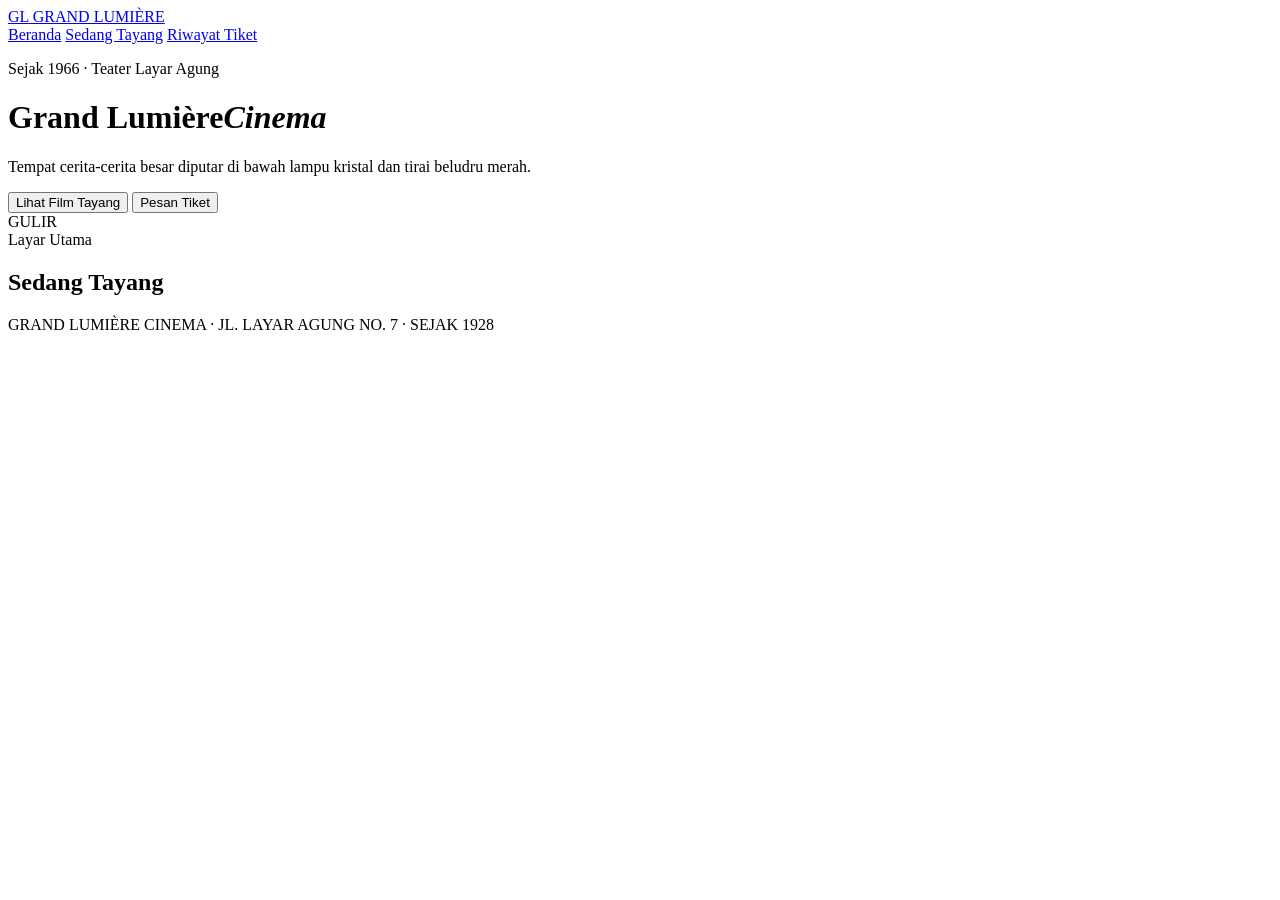
==== index.html @ 47fef688 "Menambahka Index HTML" ====
<!DOCTYPE html>
<html lang="id">
<head>
<meta charset="UTF-8">
<meta name="viewport" content="width=device-width, initial-scale=1.0">
<title>Grand Lumière Cinema</title>
<link rel="stylesheet" href="style.css">
</head>
<body>

<div class="grain"></div>
<div class="vignette"></div>

<div class="curtain-wrap" id="curtainWrap">
  <div class="curtain left"><div class="curtain-tassel"></div></div>
  <div class="curtain right"><div class="curtain-tassel"></div></div>
</div>

<header>
  <a class="brand" href="index.html">
    <span class="brand-mark">GL</span> GRAND LUMIÈRE
  </a>
  <nav>
    <a href="index.html" class="active">Beranda</a>
    <a href="#" onclick="scrollToShowing(); return false;">Sedang Tayang</a>
    <a href="history.html" class="nav-history-link">Riwayat Tiket <span class="history-badge" id="historyBadge"></span></a>
  </nav>
</header>

<main class="page-enter">

  <div class="hero">
    <div class="hero-glow"></div>
    <p class="hero-eyebrow">Sejak 1966 &middot; Teater Layar Agung</p>
    <h1>Grand Lumière<em>Cinema</em></h1>
    <p>Tempat cerita-cerita besar diputar di bawah lampu kristal dan tirai beludru merah.</p>
    <div class="hero-cta">
      <button class="btn-gold" onclick="scrollToShowing()" type="button">Lihat Film Tayang</button>
      <button class="btn-outline" onclick="scrollToShowing()" type="button">Pesan Tiket</button>
    </div>
    <div class="scroll-cue"><div class="line"></div>GULIR</div>
  </div>

  <div class="section" id="now-showing-section">
    <div class="section-head">
      <div class="section-eyebrow">Layar Utama</div>
      <h2>Sedang Tayang</h2>
      <div class="rule"></div>
    </div>
    <div class="film-grid" id="filmGrid"></div>
  </div>

</main>

<footer>GRAND LUMIÈRE CINEMA &middot; JL. LAYAR AGUNG NO. 7 &middot; SEJAK 1928</footer>

<script src="script.js"></script>
</body>
</html>
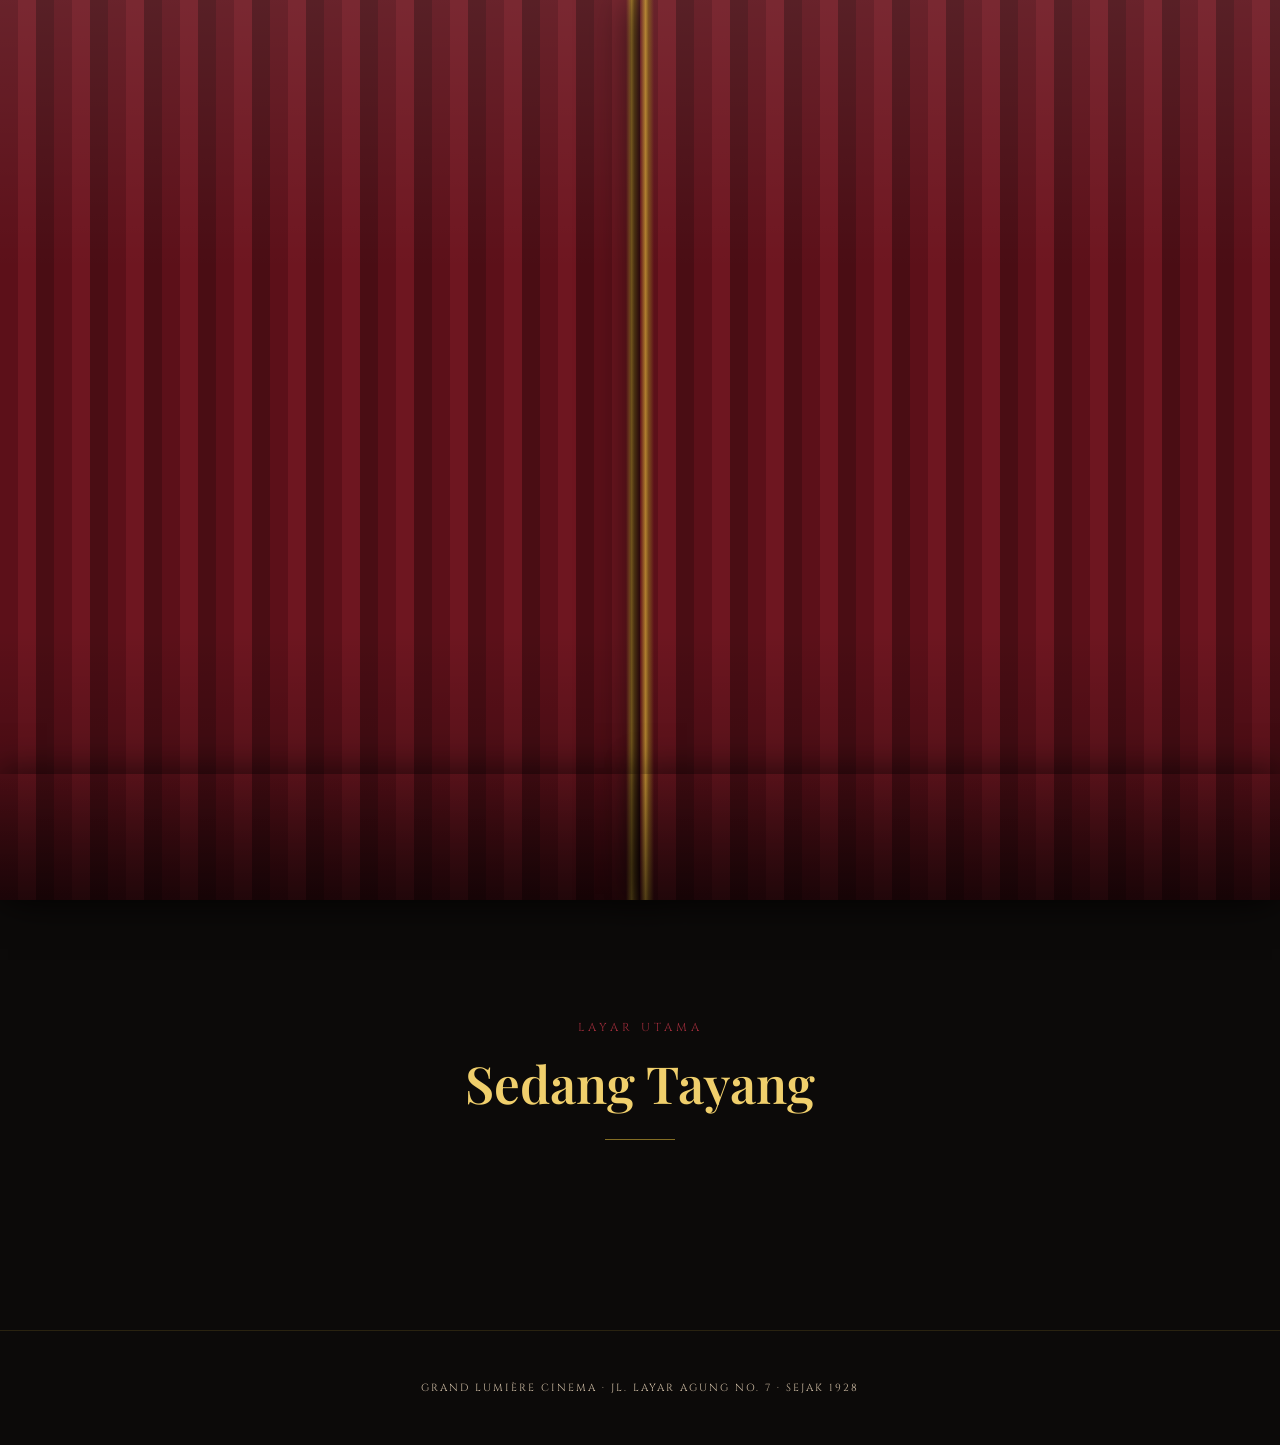
==== commit 575c4c19: "menambahkan js history html" ====
--- a/index.html
+++ b/index.html
@@ -1,59 +1,69 @@
 <!DOCTYPE html>
 <html lang="id">
+
 <head>
-<meta charset="UTF-8">
-<meta name="viewport" content="width=device-width, initial-scale=1.0">
-<title>Grand Lumière Cinema</title>
-<link rel="stylesheet" href="style.css">
+  <meta charset="UTF-8">
+  <meta name="viewport" content="width=device-width, initial-scale=1.0">
+  <title>Grand Lumière Cinema</title>
+  <link rel="stylesheet" href="css/style.css">
 </head>
+
 <body>
 
-<div class="grain"></div>
-<div class="vignette"></div>
+  <div class="grain"></div>
+  <div class="vignette"></div>
 
-<div class="curtain-wrap" id="curtainWrap">
-  <div class="curtain left"><div class="curtain-tassel"></div></div>
-  <div class="curtain right"><div class="curtain-tassel"></div></div>
-</div>
-
-<header>
-  <a class="brand" href="index.html">
-    <span class="brand-mark">GL</span> GRAND LUMIÈRE
-  </a>
-  <nav>
-    <a href="index.html" class="active">Beranda</a>
-    <a href="#" onclick="scrollToShowing(); return false;">Sedang Tayang</a>
-    <a href="history.html" class="nav-history-link">Riwayat Tiket <span class="history-badge" id="historyBadge"></span></a>
-  </nav>
-</header>
-
-<main class="page-enter">
-
-  <div class="hero">
-    <div class="hero-glow"></div>
-    <p class="hero-eyebrow">Sejak 1966 &middot; Teater Layar Agung</p>
-    <h1>Grand Lumière<em>Cinema</em></h1>
-    <p>Tempat cerita-cerita besar diputar di bawah lampu kristal dan tirai beludru merah.</p>
-    <div class="hero-cta">
-      <button class="btn-gold" onclick="scrollToShowing()" type="button">Lihat Film Tayang</button>
-      <button class="btn-outline" onclick="scrollToShowing()" type="button">Pesan Tiket</button>
+  <div class="curtain-wrap" id="curtainWrap">
+    <div class="curtain left">
+      <div class="curtain-tassel"></div>
     </div>
-    <div class="scroll-cue"><div class="line"></div>GULIR</div>
+    <div class="curtain right">
+      <div class="curtain-tassel"></div>
+    </div>
   </div>
 
-  <div class="section" id="now-showing-section">
-    <div class="section-head">
-      <div class="section-eyebrow">Layar Utama</div>
-      <h2>Sedang Tayang</h2>
-      <div class="rule"></div>
+  <header>
+    <a class="brand" href="index.html">
+      <span class="brand-mark">GL</span> GRAND LUMIÈRE
+    </a>
+    <nav>
+      <a href="index.html" class="active">Beranda</a>
+      <a href="#" onclick="scrollToShowing(); return false;">Sedang Tayang</a>
+      <a href="history.html" class="nav-history-link">Riwayat Tiket <span class="history-badge"
+          id="historyBadge"></span></a>
+    </nav>
+  </header>
+
+  <main class="page-enter">
+
+    <div class="hero">
+      <div class="hero-glow"></div>
+      <p class="hero-eyebrow">Sejak 1966 &middot; Teater Layar Agung</p>
+      <h1>Grand Lumière<em>Cinema</em></h1>
+      <p>Tempat cerita-cerita besar diputar di bawah lampu kristal dan tirai beludru merah.</p>
+      <div class="hero-cta">
+        <button class="btn-gold" onclick="scrollToShowing()" type="button">Lihat Film Tayang</button>
+        <button class="btn-outline" onclick="scrollToShowing()" type="button">Pesan Tiket</button>
+      </div>
+      <div class="scroll-cue">
+        <div class="line"></div>GULIR
+      </div>
     </div>
-    <div class="film-grid" id="filmGrid"></div>
-  </div>
 
-</main>
+    <div class="section" id="now-showing-section">
+      <div class="section-head">
+        <div class="section-eyebrow">Layar Utama</div>
+        <h2>Sedang Tayang</h2>
+        <div class="rule"></div>
+      </div>
+      <div class="film-grid" id="filmGrid"></div>
+    </div>
 
-<footer>GRAND LUMIÈRE CINEMA &middot; JL. LAYAR AGUNG NO. 7 &middot; SEJAK 1928</footer>
+  </main>
 
-<script src="script.js"></script>
+  <footer>GRAND LUMIÈRE CINEMA &middot; JL. LAYAR AGUNG NO. 7 &middot; SEJAK 1928</footer>
+
+  <script src="script.js"></script>
 </body>
-</html>
+
+</html>
--- a/css/style.css
+++ b/css/style.css
@@ -0,0 +1,702 @@
+@import url('https://fonts.googleapis.com/css2?family=Playfair+Display:ital,wght@0,500;0,600;0,700;0,900;1,500&family=Cormorant+Garamond:ital,wght@0,400;0,500;0,600;1,400&family=Cinzel:wght@500;600;700&display=swap');
+
+:root{
+  --black-velvet:#0c0a09;
+  --mahogany:#1a0f0a;
+  --mahogany-light:#2a160f;
+  --gold:#d4af37;
+  --gold-bright:#f0cf6c;
+  --wine:#7a1f2b;
+  --wine-light:#9c2c3a;
+  --cream:#f5e6d3;
+  --cream-dim:#cdbba3;
+  --shadow-deep: 0 20px 60px rgba(0,0,0,.6);
+}
+
+*{margin:0;padding:0;box-sizing:border-box;}
+html{scroll-behavior:smooth;}
+
+body{
+  background:var(--black-velvet);
+  color:var(--cream);
+  font-family:'Cormorant Garamond', serif;
+  overflow-x:hidden;
+  min-height:100vh;
+}
+
+@media (prefers-reduced-motion: reduce){
+  *{animation-duration:0.01ms !important; animation-iteration-count:1 !important; transition-duration:0.01ms !important;}
+}
+
+/* ============ FILM GRAIN + VIGNETTE AMBIENCE ============ */
+.grain{
+  position:fixed; inset:0; pointer-events:none; z-index:5; opacity:.05; mix-blend-mode:overlay;
+  background-image:url("data:image/svg+xml,%3Csvg xmlns='http://www.w3.org/2000/svg' width='120' height='120'%3E%3Cfilter id='n'%3E%3CfeTurbulence type='fractalNoise' baseFrequency='0.9' numOctaves='2' stitchTiles='stitch'/%3E%3C/filter%3E%3Crect width='100%25' height='100%25' filter='url(%23n)'/%3E%3C/svg%3E");
+}
+.vignette{
+  position:fixed; inset:0; pointer-events:none; z-index:4;
+  background:radial-gradient(ellipse at center, transparent 40%, rgba(0,0,0,.55) 100%);
+}
+
+/* ============ CURTAIN INTRO ============ */
+.curtain-wrap{
+  position:fixed; inset:0; z-index:1000; display:flex; pointer-events:none;
+}
+.curtain{
+  width:50%; height:100%; background:
+    repeating-linear-gradient(90deg, #5c1019 0 18px, #6e1620 18px 36px, #4a0d14 36px 54px);
+  box-shadow: inset 0 0 120px rgba(0,0,0,.6);
+  position:relative;
+  transition:transform 1.6s cubic-bezier(.76,0,.24,1);
+}
+.curtain::before{
+  content:'';
+  position:absolute; inset:0;
+  background:linear-gradient(180deg, rgba(255,255,255,.08), transparent 30%, transparent 70%, rgba(0,0,0,.4));
+}
+.curtain::after{
+  content:'';
+  position:absolute; bottom:0; left:0; right:0; height:14%;
+  background:linear-gradient(180deg, transparent, rgba(0,0,0,.5));
+  box-shadow: 0 -6px 30px rgba(0,0,0,.5);
+}
+.curtain.left{ transform-origin:left; box-shadow: 8px 0 40px rgba(0,0,0,.7);}
+.curtain.right{ transform-origin:right; box-shadow: -8px 0 40px rgba(0,0,0,.7);}
+.curtain-wrap.open .curtain.left{ transform:translateX(-102%); }
+.curtain-wrap.open .curtain.right{ transform:translateX(102%); }
+.curtain-wrap.hidden{ display:none; }
+
+.curtain-tassel{
+  position:absolute; top:0; bottom:0; width:14px; background:linear-gradient(90deg, transparent, var(--gold) 40%, #8a6a1f 60%, transparent);
+  opacity:.7;
+}
+.curtain.left .curtain-tassel{ right:0; }
+.curtain.right .curtain-tassel{ left:0; }
+
+/* ============ HEADER / NAV ============ */
+header{
+  position:fixed; top:0; left:0; right:0; z-index:200;
+  display:flex; align-items:center; justify-content:space-between;
+  padding:22px 5vw;
+  background:linear-gradient(180deg, rgba(12,10,9,.92), rgba(12,10,9,0));
+  backdrop-filter:blur(2px);
+}
+.brand{
+  font-family:'Cinzel', serif;
+  font-size:1.3rem;
+  letter-spacing:3px;
+  color:var(--gold-bright);
+  text-decoration:none;
+  display:flex; align-items:center; gap:10px;
+}
+.brand-mark{
+  width:30px;height:30px;
+  border:1.5px solid var(--gold);
+  border-radius:50%;
+  display:flex;align-items:center;justify-content:center;
+  font-size:.85rem;
+  color:var(--gold);
+}
+nav{display:flex; gap:36px;}
+nav a{
+  color:var(--cream-dim);
+  text-decoration:none;
+  font-family:'Cinzel', serif;
+  font-size:.72rem;
+  letter-spacing:2.5px;
+  text-transform:uppercase;
+  position:relative;
+  cursor:pointer;
+  transition:color .3s;
+}
+nav a::after{
+  content:''; position:absolute; left:0; bottom:-8px; width:0; height:1px; background:var(--gold);
+  transition:width .35s ease;
+}
+nav a:hover{ color:var(--gold-bright); }
+nav a:hover::after{ width:100%; }
+nav a.active{ color:var(--gold-bright); }
+nav a.active::after{ width:100%; }
+
+/* ============ PAGE ENTRY ANIMATION ============ */
+.page-enter{ animation:fadeUp .7s ease both; }
+@keyframes fadeUp{
+  from{ opacity:0; transform:translateY(18px); }
+  to{ opacity:1; transform:translateY(0); }
+}
+
+/* ============ HERO (index.html) ============ */
+.hero{
+  position:relative;
+  min-height:100vh;
+  display:flex; flex-direction:column; align-items:center; justify-content:center;
+  text-align:center;
+  padding:0 6vw;
+  background:
+    radial-gradient(ellipse 80% 60% at 50% 30%, rgba(122,31,43,.35), transparent 70%),
+    linear-gradient(180deg, var(--black-velvet) 0%, var(--mahogany) 60%, var(--black-velvet) 100%);
+  overflow:hidden;
+}
+.hero-glow{
+  position:absolute; top:-10%; left:50%; transform:translateX(-50%);
+  width:900px; height:900px;
+  background:radial-gradient(circle, rgba(212,175,55,.12), transparent 60%);
+  pointer-events:none;
+  animation:pulseGlow 8s ease-in-out infinite;
+}
+@keyframes pulseGlow{
+  0%,100%{ opacity:.6; transform:translateX(-50%) scale(1); }
+  50%{ opacity:1; transform:translateX(-50%) scale(1.08); }
+}
+.hero-eyebrow{
+  font-family:'Cinzel', serif;
+  letter-spacing:5px;
+  font-size:.78rem;
+  color:var(--gold);
+  text-transform:uppercase;
+  margin-bottom:22px;
+  opacity:0;
+  animation:reveal .9s ease forwards;
+  animation-delay:.2s;
+}
+.hero-eyebrow::before, .hero-eyebrow::after{
+  content:'✦'; margin:0 14px; color:var(--wine-light);
+}
+.hero h1{
+  font-family:'Playfair Display', serif;
+  font-weight:700;
+  font-size:clamp(3rem, 9vw, 7.5rem);
+  line-height:.95;
+  color:var(--cream);
+  text-shadow:0 0 40px rgba(212,175,55,.25);
+  opacity:0;
+  animation:reveal 1s ease forwards;
+  animation-delay:.45s;
+}
+.hero h1 em{
+  font-style:italic;
+  color:var(--gold-bright);
+  display:block;
+  font-size:.7em;
+  margin-top:4px;
+}
+.hero p{
+  max-width:560px;
+  margin:28px auto 0;
+  font-size:1.3rem;
+  color:var(--cream-dim);
+  font-style:italic;
+  opacity:0;
+  animation:reveal 1s ease forwards;
+  animation-delay:.7s;
+}
+@keyframes reveal{
+  from{ opacity:0; transform:translateY(14px); }
+  to{ opacity:1; transform:translateY(0); }
+}
+.hero-cta{
+  margin-top:42px;
+  opacity:0;
+  animation:reveal 1s ease forwards;
+  animation-delay:.95s;
+}
+.btn-gold{
+  font-family:'Cinzel', serif;
+  letter-spacing:2.5px;
+  font-size:.78rem;
+  text-transform:uppercase;
+  background:linear-gradient(135deg, var(--gold-bright), var(--gold) 60%, #9c7a1f);
+  color:#1a0f0a;
+  border:none;
+  padding:16px 42px;
+  cursor:pointer;
+  position:relative;
+  box-shadow:0 12px 30px rgba(212,175,55,.25);
+  transition:transform .35s ease, box-shadow .35s ease;
+  text-decoration:none;
+  display:inline-block;
+}
+.btn-gold:hover{ transform:translateY(-3px); box-shadow:0 18px 36px rgba(212,175,55,.4); }
+.btn-outline{
+  font-family:'Cinzel', serif;
+  letter-spacing:2.5px;
+  font-size:.78rem;
+  text-transform:uppercase;
+  background:transparent;
+  color:var(--cream);
+  border:1px solid rgba(245,230,211,.4);
+  padding:16px 38px;
+  cursor:pointer;
+  transition:all .35s ease;
+  margin-left:14px;
+  text-decoration:none;
+  display:inline-block;
+}
+.btn-outline:hover{ border-color:var(--gold); color:var(--gold-bright); }
+
+.scroll-cue{
+  position:absolute; bottom:36px; left:50%; transform:translateX(-50%);
+  font-family:'Cinzel'; font-size:.65rem; letter-spacing:3px; color:var(--cream-dim);
+  display:flex; flex-direction:column; align-items:center; gap:10px;
+  opacity:.7;
+}
+.scroll-cue .line{ width:1px; height:34px; background:linear-gradient(180deg, var(--gold), transparent); animation:scrollMove 2s ease-in-out infinite; }
+@keyframes scrollMove{ 0%{opacity:0; transform:scaleY(.4);} 50%{opacity:1; transform:scaleY(1);} 100%{opacity:0; transform:scaleY(.4) translateY(10px);} }
+
+/* ============ NOW SHOWING ============ */
+.section{
+  padding:120px 6vw;
+  position:relative;
+}
+.section-head{
+  text-align:center;
+  margin-bottom:70px;
+}
+.section-eyebrow{
+  font-family:'Cinzel'; letter-spacing:4px; font-size:.72rem; color:var(--wine-light);
+  text-transform:uppercase; margin-bottom:14px;
+}
+.section-head h2{
+  font-family:'Playfair Display'; font-weight:600; font-size:clamp(2.2rem,4vw,3.4rem);
+  color:var(--gold-bright);
+}
+.section-head .rule{
+  width:70px; height:1px; background:var(--gold); margin:22px auto 0; opacity:.6;
+}
+
+.film-grid{
+  display:grid;
+  grid-template-columns:repeat(auto-fill, minmax(260px,1fr));
+  gap:42px;
+  max-width:1280px;
+  margin:0 auto;
+}
+.film-card{
+  position:relative;
+  cursor:pointer;
+  perspective:1000px;
+  text-decoration:none;
+  color:inherit;
+  display:block;
+}
+.poster-frame{
+  position:relative;
+  aspect-ratio:2/3;
+  border:1px solid rgba(212,175,55,.25);
+  border-radius:2px;
+  overflow:hidden;
+  background:linear-gradient(160deg, var(--mahogany-light), var(--black-velvet));
+  transition:transform .55s cubic-bezier(.2,.8,.2,1), box-shadow .55s ease, border-color .4s;
+}
+.film-card:hover .poster-frame{
+  transform:translateY(-12px) scale(1.02);
+  box-shadow:var(--shadow-deep), 0 0 0 1px var(--gold);
+  border-color:var(--gold);
+}
+
+/* ---- Poster artwork: tiap film punya palet & motif Art Deco sendiri ---- */
+.poster-art{
+  position:absolute; inset:0;
+  overflow:hidden;
+}
+.poster-art .art-bg{
+  position:absolute; inset:0;
+}
+.poster-art .art-motif{
+  position:absolute; inset:0;
+  opacity:.9;
+}
+.poster-art .art-vignette{
+  position:absolute; inset:0;
+  background:linear-gradient(180deg, rgba(0,0,0,.15) 0%, transparent 35%, transparent 60%, rgba(0,0,0,.75) 100%);
+}
+.poster-art .art-title{
+  position:absolute; left:0; right:0; bottom:22px;
+  text-align:center; padding:0 16px;
+  font-family:'Playfair Display'; font-weight:700; font-style:italic;
+  font-size:1.3rem; line-height:1.15;
+  color:var(--cream);
+  text-shadow:0 2px 14px rgba(0,0,0,.7);
+  letter-spacing:.5px;
+}
+.poster-art .art-title .sub{
+  display:block; margin-top:6px;
+  font-family:'Cinzel'; font-style:normal; font-size:.5rem; letter-spacing:3px;
+  color:var(--gold-bright); text-transform:uppercase; opacity:.9;
+}
+
+/* Velvet Noir — biru malam & merah anggur, motif lampu kota & hujan */
+.poster-velvet-noir .art-bg{
+  background:linear-gradient(165deg, #1b2230 0%, #0c0a09 55%, #2a0f14 100%);
+}
+.poster-velvet-noir .art-motif{
+  background-image:
+    radial-gradient(circle at 25% 22%, rgba(212,175,55,.35) 0%, transparent 3%),
+    radial-gradient(circle at 70% 15%, rgba(212,175,55,.25) 0%, transparent 2.4%),
+    radial-gradient(circle at 85% 30%, rgba(212,175,55,.2) 0%, transparent 2%),
+    repeating-linear-gradient(100deg, rgba(245,230,211,.05) 0px, transparent 2px, transparent 14px),
+    linear-gradient(180deg, transparent 60%, rgba(122,31,43,.35) 100%);
+}
+
+/* Golden Hour Waltz — gold & rose, motif sunburst Art Deco */
+.poster-golden-hour-waltz .art-bg{
+  background:linear-gradient(165deg, #3a2410 0%, #1a0f0a 50%, #4a1620 100%);
+}
+.poster-golden-hour-waltz .art-motif{
+  background-image:
+    repeating-conic-gradient(from 0deg at 50% 78%, rgba(212,175,55,.22) 0deg 4deg, transparent 4deg 16deg);
+  mask-image: radial-gradient(circle at 50% 78%, black 0%, black 55%, transparent 75%);
+}
+
+/* The Last Reel — hijau jungle & gold, motif garis ekspedisi/peta */
+.poster-the-last-reel .art-bg{
+  background:linear-gradient(165deg, #1f2b1a 0%, #0c0a09 55%, #2a160f 100%);
+}
+.poster-the-last-reel .art-motif{
+  background-image:
+    repeating-linear-gradient(115deg, rgba(212,175,55,.12) 0px 1px, transparent 1px 22px),
+    repeating-linear-gradient(25deg, rgba(212,175,55,.08) 0px 1px, transparent 1px 30px),
+    radial-gradient(circle at 50% 30%, rgba(212,175,55,.18), transparent 55%);
+}
+
+/* Midnight Marquee — merah marquee & hitam, motif bulb lampu marquee */
+.poster-midnight-marquee .art-bg{
+  background:linear-gradient(165deg, #2a0f12 0%, #0c0a09 50%, #1a0f0a 100%);
+}
+.poster-midnight-marquee .art-motif{
+  background-image:
+    radial-gradient(circle, rgba(212,175,55,.55) 0 2px, transparent 2.5px);
+  background-size: 26px 26px;
+  background-position: 0 0;
+  mask-image: repeating-linear-gradient(180deg, black 0px 24px, transparent 24px 26px);
+}
+
+.poster-spotlight{
+  position:absolute; inset:0;
+  background:radial-gradient(circle at 50% 0%, rgba(212,175,55,.18), transparent 60%);
+  opacity:0; transition:opacity .5s ease;
+}
+.film-card:hover .poster-spotlight{ opacity:1; }
+.poster-genre-tag{
+  position:absolute; top:14px; left:14px;
+  font-family:'Cinzel'; font-size:.6rem; letter-spacing:2px; text-transform:uppercase;
+  background:rgba(12,10,9,.7); color:var(--gold);
+  padding:5px 10px; border:1px solid rgba(212,175,55,.35);
+}
+.poster-rating{
+  position:absolute; top:14px; right:14px;
+  font-family:'Cinzel'; font-size:.65rem; color:var(--gold-bright);
+  background:rgba(12,10,9,.7); border:1px solid rgba(212,175,55,.35);
+  padding:5px 9px;
+}
+.poster-overlay-info{
+  position:absolute; bottom:0; left:0; right:0; padding:18px;
+  background:linear-gradient(0deg, rgba(0,0,0,.9), transparent);
+  transform:translateY(10px); opacity:.92;
+}
+.poster-overlay-info .runtime{
+  font-family:'Cinzel'; font-size:.62rem; letter-spacing:1.5px; color:var(--cream-dim);
+}
+.film-meta{
+  padding-top:18px; text-align:left;
+}
+.film-meta h3{
+  font-family:'Playfair Display'; font-weight:600; font-size:1.3rem; color:var(--cream);
+  margin-bottom:6px;
+}
+.film-meta .genre-line{
+  font-family:'Cinzel'; font-size:.62rem; letter-spacing:1.5px; color:var(--gold);
+  text-transform:uppercase;
+}
+
+footer{
+  text-align:center; padding:50px 6vw; border-top:1px solid rgba(212,175,55,.15);
+  font-family:'Cinzel'; font-size:.65rem; letter-spacing:2px; color:var(--cream-dim);
+}
+
+/* ============ DETAIL PAGE (detail.html) ============ */
+.detail-hero{
+  position:relative;
+  min-height:62vh;
+  display:flex; align-items:flex-end;
+  padding:0 6vw 60px;
+  background:linear-gradient(180deg, transparent 0%, var(--black-velvet) 95%), radial-gradient(ellipse 70% 50% at 30% 20%, rgba(122,31,43,.3), transparent 70%);
+  background-color:var(--mahogany);
+}
+.back-link{
+  position:absolute; top:110px; left:6vw;
+  font-family:'Cinzel'; font-size:.7rem; letter-spacing:2px; color:var(--cream-dim);
+  text-transform:uppercase; cursor:pointer; display:flex; align-items:center; gap:8px;
+  transition:color .3s;
+  z-index:5;
+  text-decoration:none;
+}
+.back-link:hover{ color:var(--gold-bright); }
+.detail-content{
+  display:grid; grid-template-columns:280px 1fr; gap:56px; max-width:1200px; margin:0 auto; width:100%;
+  align-items:end;
+}
+.detail-poster{
+  aspect-ratio:2/3;
+  border:1px solid var(--gold);
+  position:relative;
+  overflow:hidden;
+  box-shadow:var(--shadow-deep);
+}
+.detail-poster .art-title{
+  font-size:1.6rem;
+  bottom:30px;
+}
+.detail-poster .art-frame-line{
+  position:absolute; inset:14px;
+  border:1px solid rgba(212,175,55,.5);
+  pointer-events:none;
+}
+.detail-info .section-eyebrow{ text-align:left; }
+.detail-info h1{
+  font-family:'Playfair Display'; font-weight:700; font-size:clamp(2.2rem,4.5vw,3.6rem); color:var(--cream);
+  margin-bottom:14px;
+}
+.tag-row{ display:flex; gap:10px; flex-wrap:wrap; margin-bottom:22px; }
+.tag-pill{
+  font-family:'Cinzel'; font-size:.62rem; letter-spacing:1.5px; text-transform:uppercase;
+  border:1px solid rgba(212,175,55,.4); color:var(--gold); padding:6px 14px;
+}
+.detail-info .synopsis{
+  font-size:1.25rem; line-height:1.7; color:var(--cream-dim); max-width:620px;
+}
+
+.detail-body{ padding:70px 6vw 120px; max-width:1200px; margin:0 auto; }
+.cast-row{ display:flex; gap:30px; flex-wrap:wrap; margin-top:14px; }
+.cast-chip{
+  display:flex; flex-direction:column; align-items:center; gap:10px; width:100px;
+}
+.cast-avatar{
+  width:64px; height:64px; border-radius:50%;
+  background:linear-gradient(160deg, var(--wine), var(--mahogany));
+  border:1px solid var(--gold); display:flex; align-items:center; justify-content:center;
+  font-family:'Playfair Display'; color:var(--gold-bright); font-size:1.3rem;
+}
+.cast-chip span{ font-family:'Cinzel'; font-size:.68rem; text-align:center; color:var(--cream-dim); }
+
+.showtime-section{ margin-top:60px; }
+.showtime-grid{ display:flex; gap:16px; flex-wrap:wrap; margin-top:20px; }
+.showtime-btn{
+  font-family:'Cinzel'; font-size:.85rem; letter-spacing:1px;
+  border:1px solid rgba(212,175,55,.4); background:rgba(212,175,55,.05);
+  color:var(--cream); padding:14px 26px; cursor:pointer; transition:all .3s;
+  display:flex; flex-direction:column; gap:4px; align-items:center;
+}
+.showtime-btn small{ color:var(--cream-dim); font-size:.65rem; letter-spacing:1.5px; }
+.showtime-btn:hover, .showtime-btn.selected{
+  background:var(--gold); color:var(--mahogany); border-color:var(--gold);
+  transform:translateY(-2px);
+}
+.showtime-btn:hover small, .showtime-btn.selected small{ color:var(--mahogany); }
+
+.detail-cta{ margin-top:50px; }
+.detail-cta .btn-gold[disabled],
+.detail-cta .btn-gold.disabled{
+  opacity:.4; cursor:not-allowed; transform:none; box-shadow:none;
+}
+
+/* ============ BOOKING PAGE (booking.html) ============ */
+.booking-wrap{ padding:150px 6vw 100px; max-width:1100px; margin:0 auto; }
+.booking-summary{
+  display:flex; justify-content:space-between; align-items:center;
+  border-bottom:1px solid rgba(212,175,55,.25); padding-bottom:24px; margin-bottom:50px;
+  flex-wrap:wrap; gap:20px;
+}
+.booking-summary h2{ font-family:'Playfair Display'; color:var(--gold-bright); font-size:1.8rem; }
+.booking-summary .sub{ font-family:'Cinzel'; font-size:.7rem; letter-spacing:1.5px; color:var(--cream-dim); margin-top:6px; }
+
+.screen-curve{
+  width:70%; max-width:600px; height:14px; margin:0 auto 60px;
+  border-radius:50%;
+  background:radial-gradient(ellipse at top, rgba(212,175,55,.5), transparent 80%);
+  box-shadow:0 -30px 60px rgba(212,175,55,.15);
+  position:relative;
+}
+.screen-curve::after{
+  content:'L A Y A R'; position:absolute; top:-34px; left:50%; transform:translateX(-50%);
+  font-family:'Cinzel'; font-size:.65rem; letter-spacing:4px; color:var(--cream-dim);
+}
+
+.seat-map{
+  display:flex; flex-direction:column; gap:14px; align-items:center; margin-bottom:60px;
+}
+.seat-row{ display:flex; gap:10px; align-items:center; }
+.row-label{
+  font-family:'Cinzel'; font-size:.7rem; color:var(--gold); width:20px; text-align:center;
+}
+.seat{
+  width:30px; height:26px; border-radius:6px 6px 3px 3px;
+  background:linear-gradient(160deg, var(--mahogany-light), var(--mahogany));
+  border:1px solid rgba(212,175,55,.3);
+  cursor:pointer;
+  transition:all .25s ease;
+}
+.seat:hover{ border-color:var(--gold); transform:translateY(-3px); }
+.seat.taken{
+  background:rgba(122,31,43,.4); border-color:rgba(122,31,43,.6);
+  cursor:not-allowed; opacity:.6;
+}
+.seat.taken:hover{ transform:none; }
+.seat.selected{
+  background:linear-gradient(160deg, var(--gold-bright), var(--gold));
+  border-color:var(--gold-bright);
+  box-shadow:0 0 16px rgba(212,175,55,.5);
+}
+.seat-legend{
+  display:flex; gap:30px; justify-content:center; margin-top:24px;
+  font-family:'Cinzel'; font-size:.65rem; letter-spacing:1px; color:var(--cream-dim);
+}
+.seat-legend span{ display:flex; align-items:center; gap:8px; }
+.legend-box{ width:16px; height:14px; border-radius:4px; display:inline-block; }
+.legend-box.available{ background:linear-gradient(160deg,var(--mahogany-light),var(--mahogany)); border:1px solid rgba(212,175,55,.3); }
+.legend-box.selected{ background:linear-gradient(160deg,var(--gold-bright),var(--gold)); }
+.legend-box.taken{ background:rgba(122,31,43,.4); }
+
+.booking-form{
+  display:grid; grid-template-columns:1fr 1fr; gap:24px; max-width:680px; margin:0 auto 40px;
+}
+.booking-form .full{ grid-column:1/-1; }
+.booking-form label{
+  font-family:'Cinzel'; font-size:.65rem; letter-spacing:1.5px; color:var(--gold); text-transform:uppercase;
+  display:block; margin-bottom:8px;
+}
+.booking-form input{
+  width:100%; background:transparent; border:none; border-bottom:1px solid rgba(245,230,211,.3);
+  color:var(--cream); font-family:'Cormorant Garamond'; font-size:1.1rem; padding:8px 0;
+  outline:none; transition:border-color .3s;
+}
+.booking-form input:focus{ border-color:var(--gold); }
+
+.booking-footer{
+  display:flex; justify-content:space-between; align-items:center; flex-wrap:wrap; gap:24px;
+  max-width:680px; margin:0 auto; border-top:1px solid rgba(212,175,55,.2); padding-top:30px;
+}
+.total-price{ font-family:'Playfair Display'; font-size:1.6rem; color:var(--gold-bright); }
+.total-price small{ display:block; font-family:'Cinzel'; font-size:.6rem; letter-spacing:1.5px; color:var(--cream-dim); }
+
+/* ============ TICKET MODAL ============ */
+.ticket-overlay{
+  position:fixed; inset:0; background:rgba(0,0,0,.75); backdrop-filter:blur(4px);
+  display:flex; align-items:center; justify-content:center; z-index:500;
+  opacity:0; pointer-events:none; transition:opacity .4s ease;
+}
+.ticket-overlay.show{ opacity:1; pointer-events:all; }
+.ticket{
+  width:380px; background:linear-gradient(165deg, var(--mahogany-light), var(--black-velvet));
+  border:1px solid var(--gold); position:relative; padding:40px 34px;
+  transform:scale(.85) translateY(30px); transition:transform .5s cubic-bezier(.2,.8,.2,1);
+  box-shadow:var(--shadow-deep);
+}
+.ticket-overlay.show .ticket{ transform:scale(1) translateY(0); }
+.ticket::before, .ticket::after{
+  content:''; position:absolute; width:26px; height:26px; background:var(--black-velvet);
+  border-radius:50%; top:50%; transform:translateY(-50%);
+}
+.ticket::before{ left:-13px; }
+.ticket::after{ right:-13px; }
+.ticket h3{ font-family:'Cinzel'; letter-spacing:3px; font-size:.7rem; color:var(--gold); text-align:center; margin-bottom:6px;}
+.ticket .movie-name{ font-family:'Playfair Display'; font-size:1.7rem; text-align:center; margin-bottom:24px; color:var(--cream); }
+.ticket-divider{ border-top:1px dashed rgba(212,175,55,.4); margin:24px 0; }
+.ticket-row{ display:flex; justify-content:space-between; margin-bottom:14px; font-family:'Cormorant Garamond'; }
+.ticket-row .label{ font-family:'Cinzel'; font-size:.6rem; letter-spacing:1.5px; color:var(--cream-dim); text-transform:uppercase; }
+.ticket-row .val{ color:var(--gold-bright); font-size:1.05rem; }
+.ticket-close{
+  position:absolute; top:14px; right:18px; background:none; border:none; color:var(--cream-dim);
+  font-size:1.3rem; cursor:pointer; transition:color .3s;
+}
+.ticket-close:hover{ color:var(--gold-bright); }
+.ticket-note{
+  text-align:center; margin-top:24px;
+  font-family:'Cinzel'; font-size:.6rem; letter-spacing:1.5px; color:var(--gold);
+  text-transform:uppercase;
+}
+
+/* ============ NAVBAR HISTORY BADGE ============ */
+.nav-history-link{ position:relative; display:inline-flex; align-items:center; gap:8px; }
+.history-badge{
+  display:none; align-items:center; justify-content:center;
+  min-width:18px; height:18px; padding:0 5px;
+  background:var(--wine-light); color:var(--cream);
+  border-radius:9px; font-family:'Cinzel'; font-size:.6rem; letter-spacing:0;
+}
+
+/* ============ BOOKING SHOWTIME SWITCHER (mode edit) ============ */
+.booking-showtime-switch{
+  display:flex; gap:12px; flex-wrap:wrap; margin:18px 0 50px;
+}
+.edit-banner{
+  display:flex; align-items:center; gap:12px;
+  background:rgba(212,175,55,.08); border:1px solid rgba(212,175,55,.35);
+  padding:14px 20px; margin-bottom:30px;
+  font-family:'Cinzel'; font-size:.68rem; letter-spacing:1.5px; color:var(--gold-bright);
+  text-transform:uppercase;
+}
+
+/* ============ HISTORY PAGE ============ */
+.history-wrap{ padding:150px 6vw 120px; max-width:920px; margin:0 auto; }
+.history-list{ display:flex; flex-direction:column; gap:24px; }
+.history-card{
+  display:flex; justify-content:space-between; align-items:flex-start; gap:24px; flex-wrap:wrap;
+  border:1px solid rgba(212,175,55,.25);
+  background:linear-gradient(160deg, rgba(42,22,15,.5), rgba(12,10,9,.5));
+  padding:28px 30px;
+  transition:border-color .35s ease, transform .35s ease;
+}
+.history-card:hover{ border-color:var(--gold); transform:translateY(-2px); }
+.history-main{ flex:1; min-width:240px; }
+.history-top{ display:flex; align-items:center; gap:14px; margin-bottom:10px; }
+.history-id{
+  font-family:'Cinzel'; font-size:.62rem; letter-spacing:1.5px; color:var(--cream-dim);
+}
+.history-main h3{
+  font-family:'Playfair Display'; font-weight:600; font-size:1.5rem; color:var(--cream);
+  margin-bottom:10px;
+}
+.history-meta{
+  display:flex; gap:20px; flex-wrap:wrap;
+  font-family:'Cormorant Garamond'; font-size:1.05rem; color:var(--cream-dim);
+  margin-bottom:10px;
+}
+.history-timestamps{
+  display:flex; gap:20px; flex-wrap:wrap;
+  font-family:'Cinzel'; font-size:.6rem; letter-spacing:1px; color:rgba(205,187,163,.6);
+  text-transform:uppercase;
+}
+.history-actions{
+  display:flex; gap:12px; flex-shrink:0;
+}
+.btn-sm{
+  padding:10px 22px; font-size:.66rem; margin-left:0;
+}
+.btn-danger{
+  font-family:'Cinzel'; letter-spacing:2px; font-size:.66rem; text-transform:uppercase;
+  background:transparent; color:var(--wine-light);
+  border:1px solid rgba(122,31,43,.5); padding:10px 22px; cursor:pointer;
+  transition:all .3s ease;
+}
+.btn-danger:hover{ background:var(--wine); color:var(--cream); border-color:var(--wine); }
+
+.history-empty{
+  text-align:center; padding:80px 20px;
+  border:1px dashed rgba(212,175,55,.3);
+}
+.history-empty p{
+  font-family:'Playfair Display'; font-style:italic; font-size:1.4rem; color:var(--cream-dim);
+  margin-bottom:24px;
+}
+
+@media (max-width:760px){
+  .detail-content{ grid-template-columns:1fr; }
+  .detail-poster{ max-width:200px; }
+  nav{ gap:18px; }
+  nav a{ font-size:.62rem; }
+  .booking-form{ grid-template-columns:1fr; }
+  .history-card{ flex-direction:column; }
+  .history-actions{ width:100%; }
+  .history-actions button{flex:1;}
+}
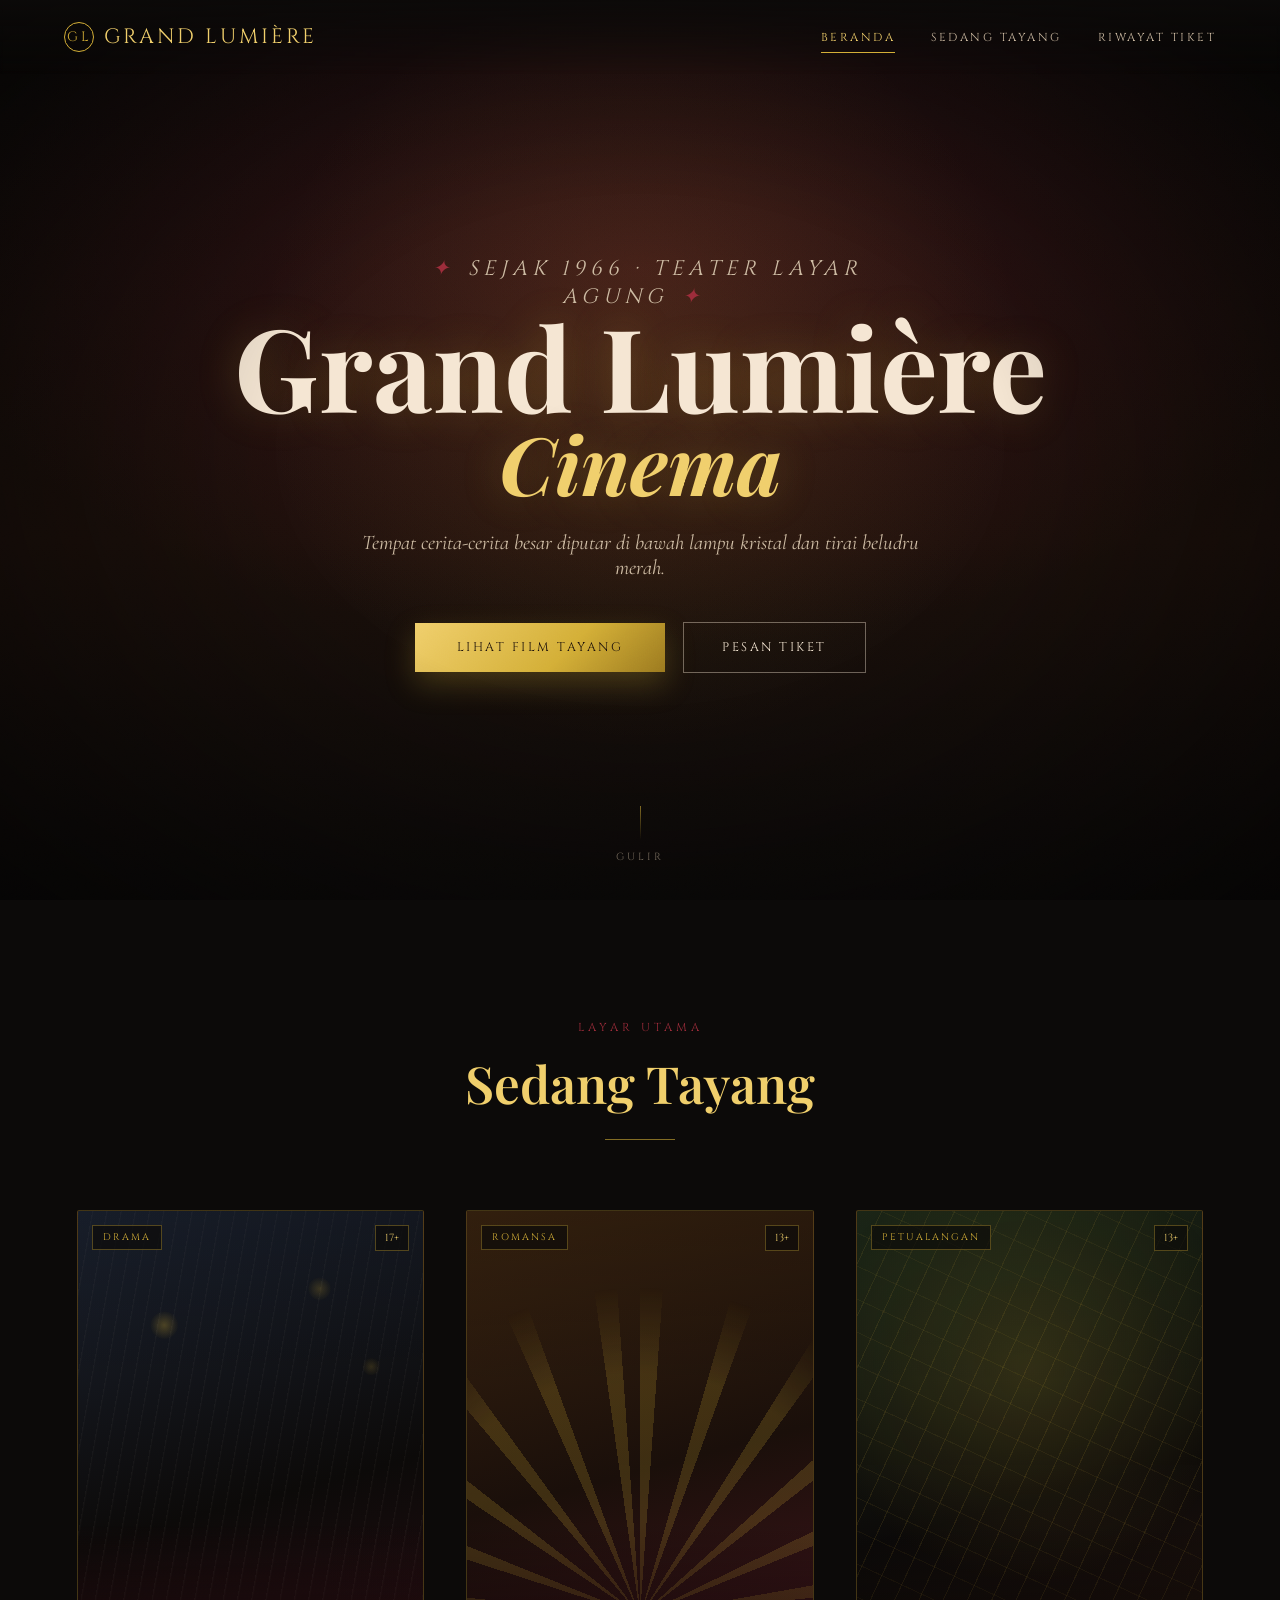
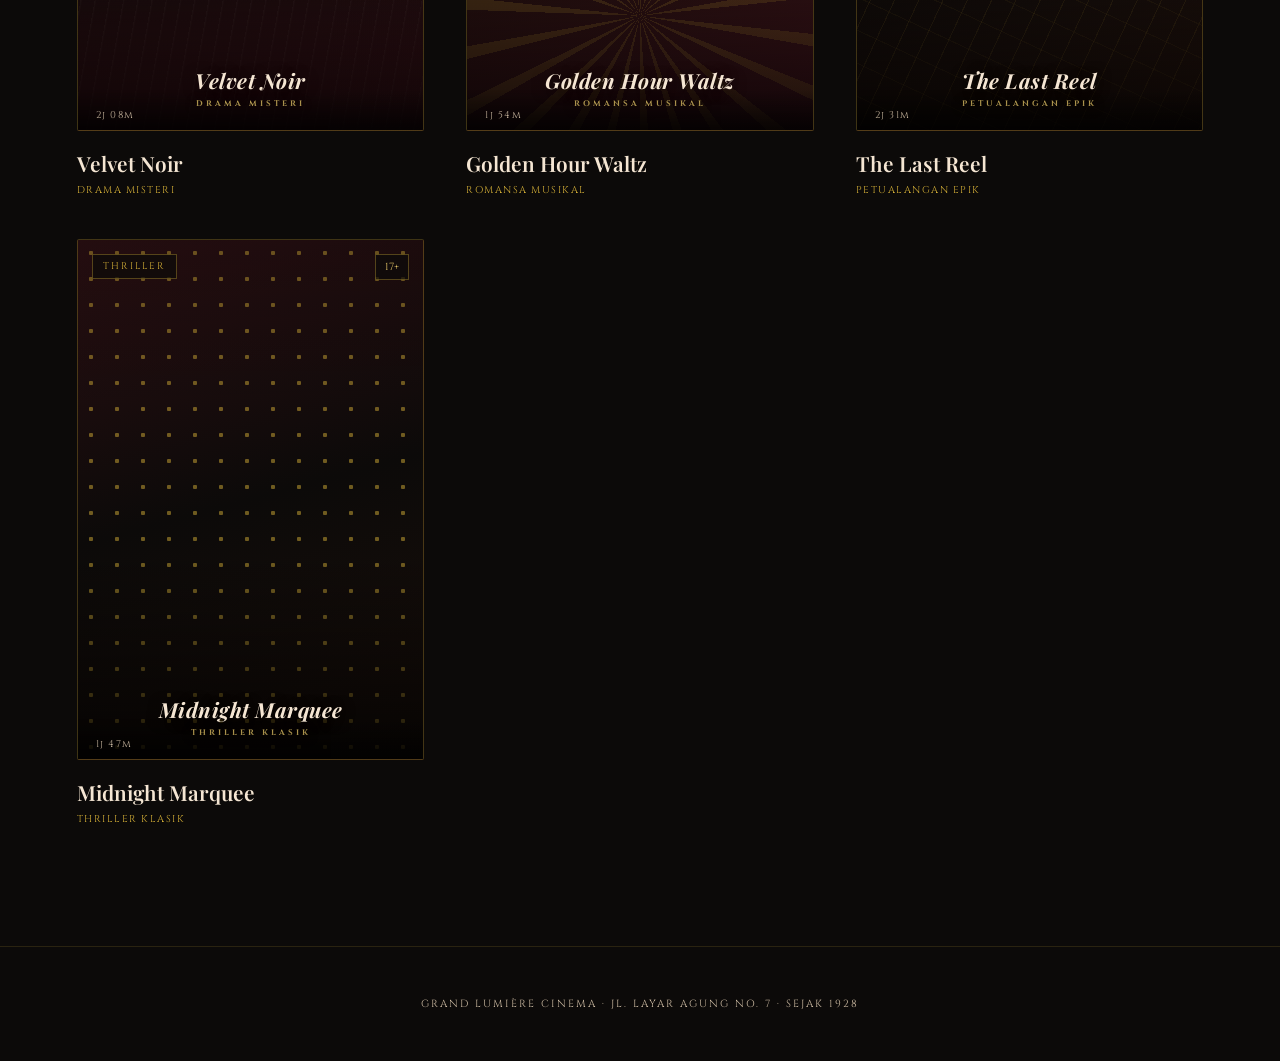
==== commit 6cddef81: "Menghubungkan ke script js" ====
--- a/index.html
+++ b/index.html
@@ -63,7 +63,7 @@
 
   <footer>GRAND LUMIÈRE CINEMA &middot; JL. LAYAR AGUNG NO. 7 &middot; SEJAK 1928</footer>
 
-  <script src="script.js"></script>
+  <script src="/js/script.js"></script>
 </body>
 
 </html>
